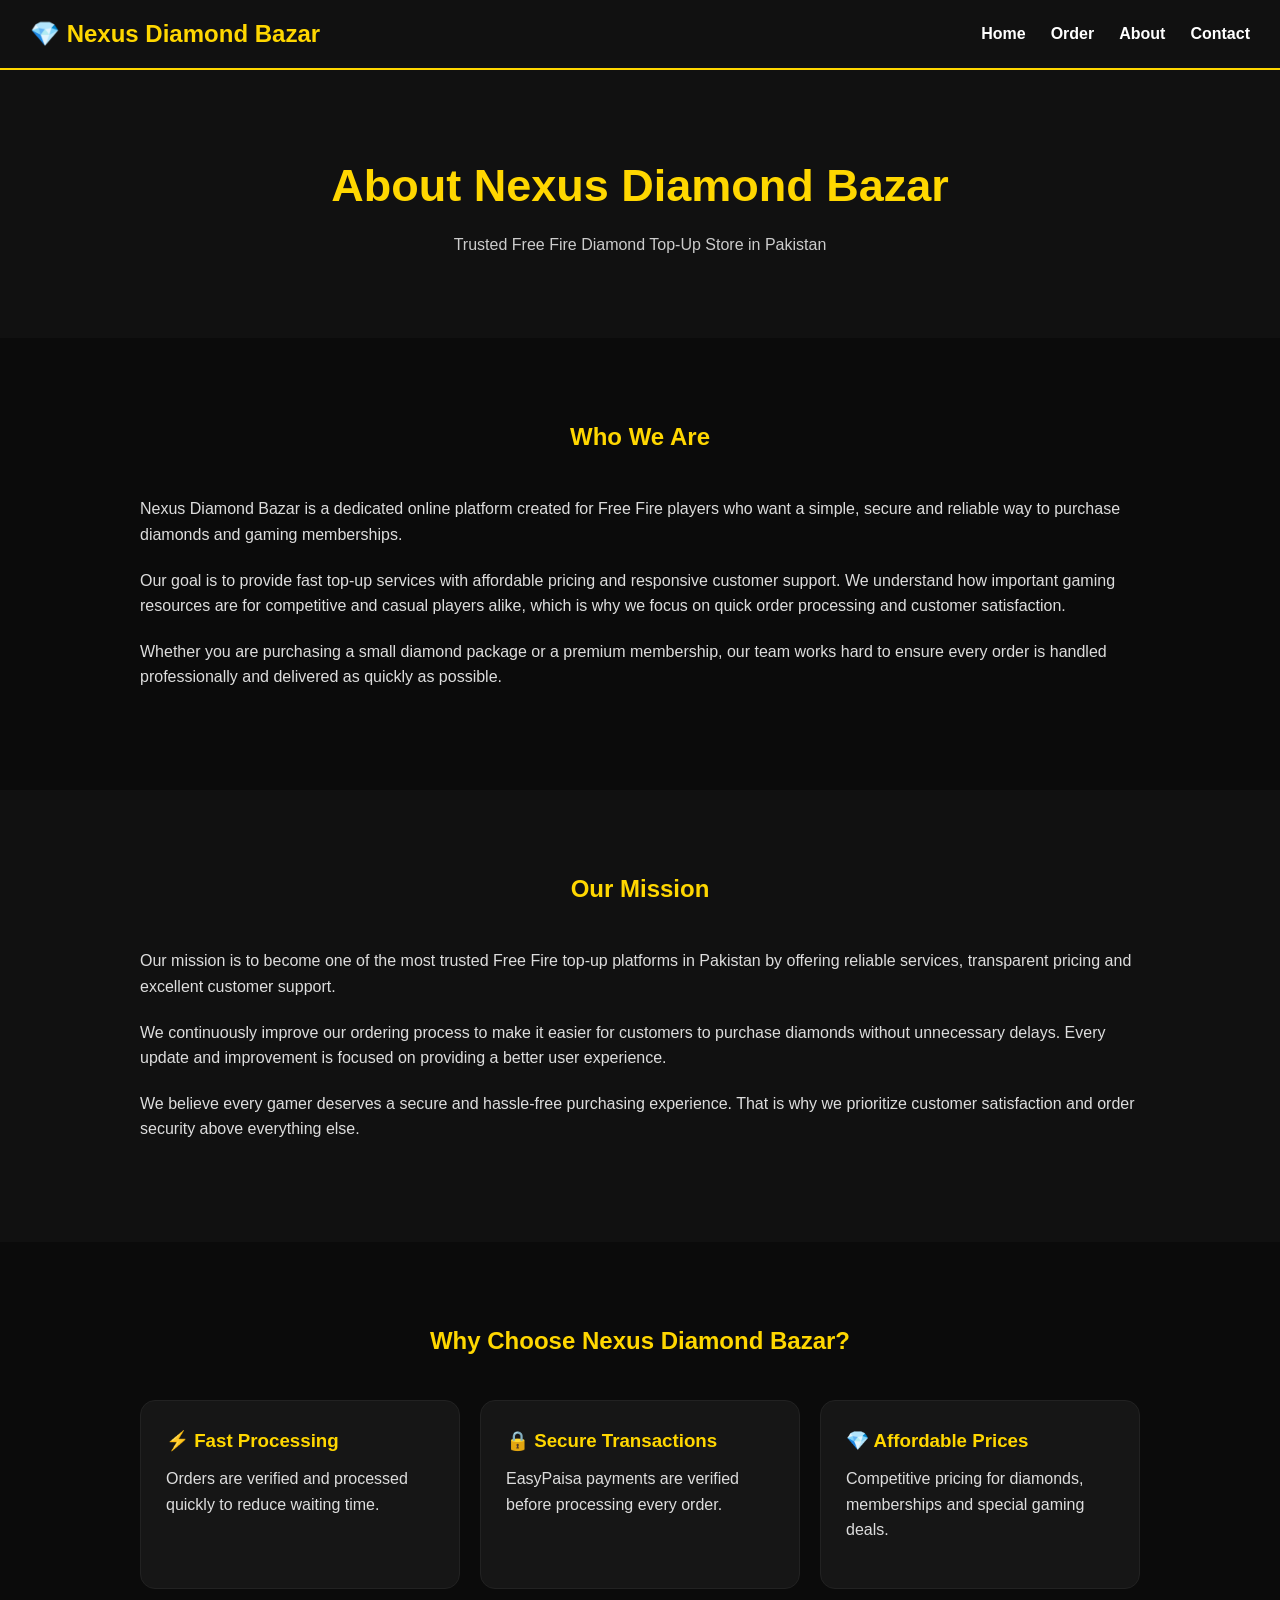
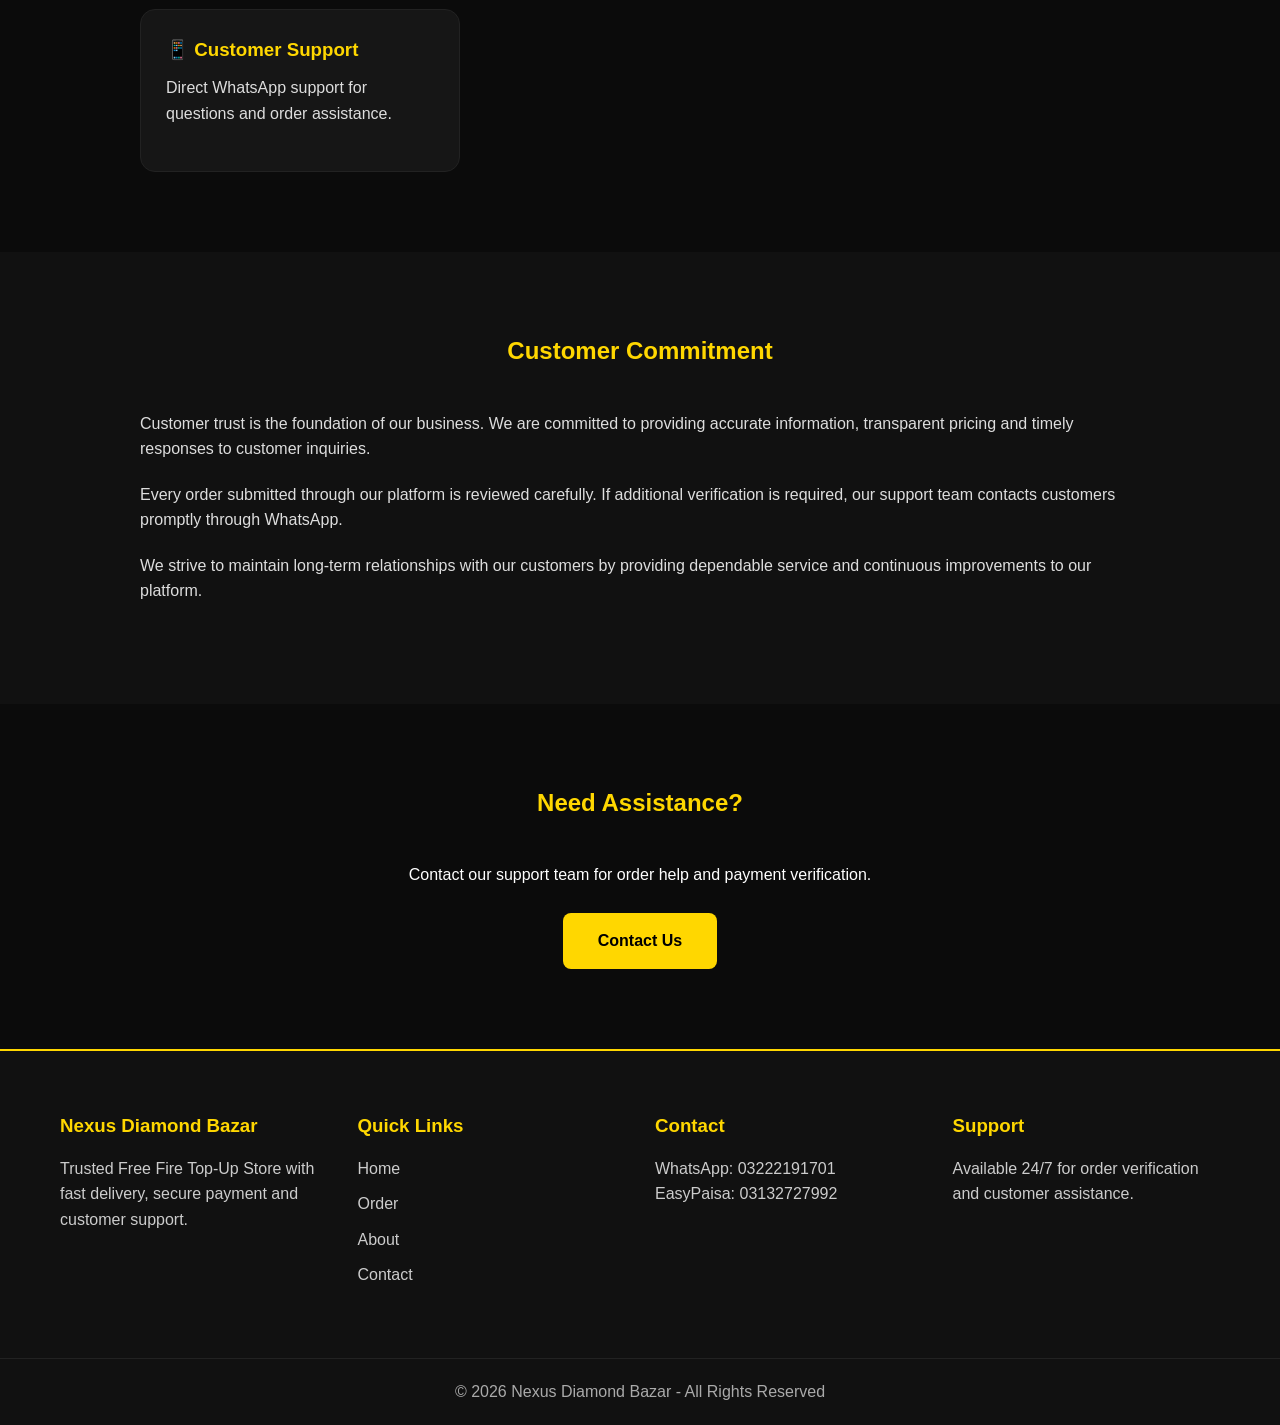
==== about.html @ 1cb14cdb "Add files via upload" ====
<!DOCTYPE html>
<html lang="en">
<head>
<meta charset="UTF-8">
<meta name="viewport" content="width=device-width, initial-scale=1.0">
<title>About Us | Nexus Diamond Bazar</title>

<link rel="stylesheet" href="style.css">

</head>
<body>

<!-- ================= NAVBAR ================= -->

<header class="header">

    <div class="logo">
        💎 Nexus Diamond Bazar
    </div>

    <div class="menu-btn" onclick="toggleMenu()">
        ☰
    </div>

    <nav class="navbar" id="navbar">
        <a href="index.html">Home</a>
        <a href="payment.html">Order</a>
        <a href="about.html">About</a>
        <a href="contact.html">Contact</a>
    </nav>

</header>

<!-- ================= PAGE HERO ================= -->

<section class="page-hero">

    <div class="page-hero-content">

        <h1>About Nexus Diamond Bazar</h1>

        <p>
            Trusted Free Fire Diamond Top-Up Store in Pakistan
        </p>

    </div>

</section>

<!-- ================= ABOUT SECTION ================= -->

<section class="about-section">

    <div class="about-container">

        <h2>Who We Are</h2>

        <p>
            Nexus Diamond Bazar is a dedicated online platform created for
            Free Fire players who want a simple, secure and reliable way
            to purchase diamonds and gaming memberships.
        </p>

        <p>
            Our goal is to provide fast top-up services with affordable
            pricing and responsive customer support. We understand how
            important gaming resources are for competitive and casual
            players alike, which is why we focus on quick order processing
            and customer satisfaction.
        </p>

        <p>
            Whether you are purchasing a small diamond package or a premium
            membership, our team works hard to ensure every order is handled
            professionally and delivered as quickly as possible.
        </p>

    </div>

</section>

<!-- ================= MISSION ================= -->

<section class="about-section dark-section">

    <div class="about-container">

        <h2>Our Mission</h2>

        <p>
            Our mission is to become one of the most trusted Free Fire
            top-up platforms in Pakistan by offering reliable services,
            transparent pricing and excellent customer support.
        </p>

        <p>
            We continuously improve our ordering process to make it easier
            for customers to purchase diamonds without unnecessary delays.
            Every update and improvement is focused on providing a better
            user experience.
        </p>

        <p>
            We believe every gamer deserves a secure and hassle-free
            purchasing experience. That is why we prioritize customer
            satisfaction and order security above everything else.
        </p>

    </div>

</section>

<!-- ================= WHY CHOOSE US ================= -->

<section class="about-section">

    <div class="about-container">

        <h2>Why Choose Nexus Diamond Bazar?</h2>

        <div class="about-cards">

            <div class="about-card">
                <h3>⚡ Fast Processing</h3>
                <p>
                    Orders are verified and processed quickly to reduce
                    waiting time.
                </p>
            </div>

            <div class="about-card">
                <h3>🔒 Secure Transactions</h3>
                <p>
                    EasyPaisa payments are verified before processing
                    every order.
                </p>
            </div>

            <div class="about-card">
                <h3>💎 Affordable Prices</h3>
                <p>
                    Competitive pricing for diamonds, memberships and
                    special gaming deals.
                </p>
            </div>

            <div class="about-card">
                <h3>📱 Customer Support</h3>
                <p>
                    Direct WhatsApp support for questions and order
                    assistance.
                </p>
            </div>

        </div>

    </div>

</section>

<!-- ================= CUSTOMER COMMITMENT ================= -->

<section class="about-section dark-section">

    <div class="about-container">

        <h2>Customer Commitment</h2>

        <p>
            Customer trust is the foundation of our business. We are
            committed to providing accurate information, transparent
            pricing and timely responses to customer inquiries.
        </p>

        <p>
            Every order submitted through our platform is reviewed
            carefully. If additional verification is required, our
            support team contacts customers promptly through WhatsApp.
        </p>

        <p>
            We strive to maintain long-term relationships with our
            customers by providing dependable service and continuous
            improvements to our platform.
        </p>

    </div>

</section>

<!-- ================= CONTACT CTA ================= -->

<section class="cta">

    <h2>Need Assistance?</h2>

    <p>
        Contact our support team for order help and payment verification.
    </p>

    <a href="contact.html" class="hero-btn">
        Contact Us
    </a>

</section>

<!-- ================= FOOTER ================= -->

<footer class="footer">

    <div class="footer-container">

        <div class="footer-box">

            <h3>Nexus Diamond Bazar</h3>

            <p>
                Trusted Free Fire Top-Up Store with fast delivery,
                secure payment and customer support.
            </p>

        </div>

        <div class="footer-box">

            <h3>Quick Links</h3>

            <a href="index.html">Home</a>
            <a href="payment.html">Order</a>
            <a href="about.html">About</a>
            <a href="contact.html">Contact</a>

        </div>

        <div class="footer-box">

            <h3>Contact</h3>

            <p>WhatsApp: 03222191701</p>
            <p>EasyPaisa: 03132727992</p>

        </div>

        <div class="footer-box">

            <h3>Support</h3>

            <p>
                Available 24/7 for order verification and customer assistance.
            </p>

        </div>

    </div>

    <div class="footer-bottom">
        © 2026 Nexus Diamond Bazar - All Rights Reserved
    </div>

</footer>

<script src="script.js"></script>

</body>
</html>
---- style.css ----
/* =====================================
   RESET
===================================== */

*{
    margin:0;
    padding:0;
    box-sizing:border-box;
    scroll-behavior:smooth;
}

body{
    font-family:Arial, Helvetica, sans-serif;
    background:#0b0b0b;
    color:#fff;
    line-height:1.6;
}

/* =====================================
   HEADER
===================================== */

.header{
    width:100%;
    background:#111;
    border-bottom:2px solid gold;

    display:flex;
    justify-content:space-between;
    align-items:center;

    padding:15px 30px;

    position:sticky;
    top:0;
    z-index:999;
}

.logo{
    color:gold;
    font-size:24px;
    font-weight:bold;
}

.navbar{
    display:flex;
    gap:25px;
}

.navbar a{
    color:white;
    text-decoration:none;
    font-weight:600;
    transition:.3s;
}

.navbar a:hover{
    color:gold;
}

.menu-btn{
    display:none;
    color:gold;
    font-size:30px;
    cursor:pointer;
}

/* =====================================
   HERO SECTION
===================================== */

.hero{
    position: relative;
    width: 100%;
    overflow: hidden;
}

.hero-img{
    width: 100%;
    height: auto;
    display: block;
}

/* Dark Overlay */
.hero::before{
    content: "";
    position: absolute;
    inset: 0;
    background: rgba(0,0,0,0.45);
    z-index: 1;
}

/* Content */
.hero-content{
    position: absolute;
    top: 50%;
    left: 50%;
    transform: translate(-50%, -50%);

    z-index: 2;

    width: 90%;
    max-width: 900px;

    text-align: center;

    animation: none !important;
    transition: none !important;
}

.hero-content h1{
    font-size: 60px;
    color: gold;
    line-height: 1.2;
    margin-bottom: 20px;
}

.hero-content p{
    font-size: 22px;
    color: #fff;
    margin-bottom: 30px;
}

.hero-btn{
    display: inline-block;
    padding: 15px 35px;

    background: gold;
    color: #000;

    text-decoration: none;
    font-weight: bold;

    border-radius: 8px;

    transition: 0.3s ease;
}

.hero-btn:hover{
    transform: translateY(-3px);
}

/* =========================
   TABLET
========================= */

@media (max-width:992px){

    .hero-content h1{
        font-size: 42px;
    }

    .hero-content p{
        font-size: 18px;
    }
}

/* =========================
   MOBILE
========================= */

@media (max-width:768px){

    .hero-content{
        top: 60%;
        left: 50%;
        transform: translate(-50%, -50%);

        width: 95%;
    }

    .hero-content h1{
        font-size: 24px;
        margin-bottom: 8px;
    }

    .hero-content p{
        font-size: 14px;
        margin-bottom: 12px;
    }

    .hero-btn{
        display: inline-block;
        padding: 12px 25px;
        font-size: 14px;
    }
}

@media (max-width:480px){

    .hero-content{
        top: 58%;
    }

    .hero-content h1{
        font-size: 20px;
    }

    .hero-content p{
        font-size: 13px;
    }

    .hero-btn{
        padding: 10px 20px;
        width: auto;
    }
}


/* =====================================
   PAGE HERO
===================================== */

.page-hero{
    background:#111;
    text-align:center;
    padding:80px 20px;
}

.page-hero-content h1{
    color:gold;
    font-size:45px;
    margin-bottom:10px;
}

.page-hero-content p{
    color:#ccc;
}

/* =====================================
   SECTIONS
===================================== */

.features,
.popular,
.deals,
.about-section,
.contact-section,
.contact-form-section,
.faq-section,
.cta{
    padding:80px 20px;
}

.features h2,
.popular h2,
.deals h2,
.about-section h2,
.contact-form-section h2,
.faq-section h2,
.cta h2{
    text-align:center;
    color:gold;
    margin-bottom:40px;
}

/* =====================================
   CARDS
===================================== */

.cards{
    max-width:1200px;
    margin:auto;

    display:grid;
    grid-template-columns:
    repeat(auto-fit,minmax(250px,1fr));

    gap:25px;
}

.card{
    background:#111;
    border:1px solid #222;

    padding:25px;

    border-radius:15px;

    transition:.4s;
}

.card:hover{
    transform:translateY(-8px);
    border-color:gold;
}

.card h3{
    color:gold;
    margin-bottom:12px;
}

/* =====================================
   ABOUT
===================================== */

.about-container{
    max-width:1000px;
    margin:auto;
}

.about-container p{
    margin-bottom:20px;
    color:#ddd;
}

.dark-section{
    background:#111;
}

.about-cards{
    margin-top:40px;

    display:grid;
    grid-template-columns:
    repeat(auto-fit,minmax(250px,1fr));

    gap:20px;
}

.about-card{
    background:#161616;

    padding:25px;

    border-radius:15px;

    border:1px solid #222;
}

.about-card h3{
    color:gold;
    margin-bottom:10px;
}

/* =====================================
   CONTACT
===================================== */

.contact-container{
    max-width:1100px;
    margin:auto;

    display:grid;
    grid-template-columns:
    repeat(auto-fit,minmax(320px,1fr));

    gap:25px;
}

.contact-card{
    background:#111;

    border-radius:15px;

    padding:30px;

    text-align:center;

    border:1px solid #222;
}

.contact-card h2{
    color:gold;
    margin-bottom:15px;
}

.contact-btn{
    display:inline-block;

    margin-top:20px;

    background:gold;
    color:black;

    text-decoration:none;

    padding:12px 25px;

    border-radius:8px;

    font-weight:bold;
}

.contact-number{
    margin-top:20px;
    color:gold;
}

.payment-box{
    margin-top:20px;
    background:#181818;

    padding:20px;

    border-radius:10px;
}

.payment-box h3{
    color:gold;
    margin-top:10px;
}

/* =====================================
   FORM
===================================== */

.form-container{
    max-width:700px;
    margin:auto;
}

.form-container form{
    display:flex;
    flex-direction:column;
    gap:15px;
}

.form-container input,
.form-container textarea{
    width:100%;

    padding:14px;

    background:#111;

    color:white;

    border:1px solid #333;
    border-radius:8px;
}

.form-container button{
    background:gold;
    color:black;

    border:none;

    padding:14px;

    border-radius:8px;

    cursor:pointer;
    font-weight:bold;
}

/* =====================================
   PAYMENT PAGE
===================================== */

.container{
    max-width:1200px;
    margin:auto;
    padding:30px 20px;
}

.box{
    background:#111;

    padding:25px;

    margin-bottom:25px;

    border-radius:15px;

    border:1px solid #222;
}

.box h2{
    color:gold;
    margin-bottom:20px;
}

.box input{
    width:100%;

    padding:14px;

    margin-bottom:15px;

    background:#1a1a1a;
    color:white;

    border:1px solid #333;
    border-radius:8px;
}

.box button{
    background:gold;
    color:black;

    border:none;

    padding:14px 20px;

    border-radius:8px;

    cursor:pointer;
    font-weight:bold;
}

.grid{
    display:grid;

    grid-template-columns:
    repeat(auto-fit,minmax(220px,1fr));

    gap:15px;
}

.grid button{
    background:#181818;
    color:white;

    border:1px solid #333;

    min-height:70px;

    transition:.3s;
}

.grid button:hover{
    border-color:gold;
}

.pay-card{
    background:#181818;

    padding:20px;

    border-radius:10px;

    margin:20px 0;
}

.pay-card h3{
    color:gold;
    margin-top:10px;
}

.pay-text{
    color:#ddd;
}

.hidden{
    display:none;
}

/* =====================================
   FAQ
===================================== */

.faq-container{
    max-width:1200px;
    margin:auto;

    display:grid;
    grid-template-columns:
    repeat(auto-fit,minmax(250px,1fr));

    gap:20px;
}

.faq-card{
    background:#111;

    padding:25px;

    border-radius:15px;

    border:1px solid #222;
}

.faq-card h3{
    color:gold;
    margin-bottom:10px;
}

/* =====================================
   CTA
===================================== */

.cta{
    text-align:center;
}

.cta p{
    margin-bottom:25px;
}

/* =====================================
   FOOTER
===================================== */

.footer{
    background:#111;
    border-top:2px solid gold;
}

.footer-container{
    max-width:1200px;
    margin:auto;

    padding:60px 20px;

    display:grid;
    grid-template-columns:
    repeat(auto-fit,minmax(250px,1fr));

    gap:30px;
}

.footer-box h3{
    color:gold;
    margin-bottom:15px;
}

.footer-box p{
    color:#ccc;
}

.footer-box a{
    display:block;

    color:#ccc;

    margin-bottom:10px;

    text-decoration:none;

    transition:.3s;
}

.footer-box a:hover{
    color:gold;
}

.footer-bottom{
    text-align:center;

    padding:20px;

    border-top:1px solid #222;

    color:#aaa;
}

/* =====================================
   ANIMATION
===================================== */

.hero-content,
.card,
.about-card,
.contact-card,
.faq-card,
.box{
    animation:fadeUp .8s ease;
}

@keyframes fadeUp{

    from{
        opacity:0;
        transform:translateY(40px);
    }

    to{
        opacity:1;
        transform:translateY(0);
    }

}

/* =====================================
   MOBILE
===================================== */

@media(max-width:768px){

    .menu-btn{
        display:block;
    }

    .navbar{
        position:absolute;

        top:70px;
        left:0;

        width:100%;

        background:#111;

        display:none;

        flex-direction:column;

        padding:20px;
    }

    .navbar.active{
        display:flex;
    }

    .hero-content h1{
        font-size:36px;
    }

    .page-hero-content h1{
        font-size:32px;
    }

    .logo{
        font-size:18px;
    }

    .grid{
        grid-template-columns:1fr;
    }

}


/* ================= SPECIAL DEALS ================= */

.deals-grid{
    display:grid;
    grid-template-columns:repeat(auto-fit,minmax(220px,1fr));
    gap:20px;
}

.deal-card{
    background:#181818;
    border:1px solid #333;
    border-radius:15px;
    overflow:hidden;
    cursor:pointer;
    transition:.3s;
    text-align:center;
    padding-bottom:15px;
}

.deal-card:hover{
    transform:translateY(-5px);
    border-color:gold;
}

.deal-card img{
    width:100%;
    height:180px;
    object-fit:cover;
    display:block;
}

.deal-card h3{
    color:gold;
    margin:15px 10px 8px;
    font-size:18px;
}

.deal-card p{
    color:#fff;
    font-weight:bold;
}

/* Selected Card */

.deal-card.selected{
    border:2px solid gold;
    box-shadow:0 0 15px rgba(255,215,0,.4);
}

@media(max-width:768px){

    .deals-grid{
        grid-template-columns:repeat(2,1fr);
    }

    .deal-card img{
        height:130px;
    }

    .deal-card h3{
        font-size:15px;
    }

}
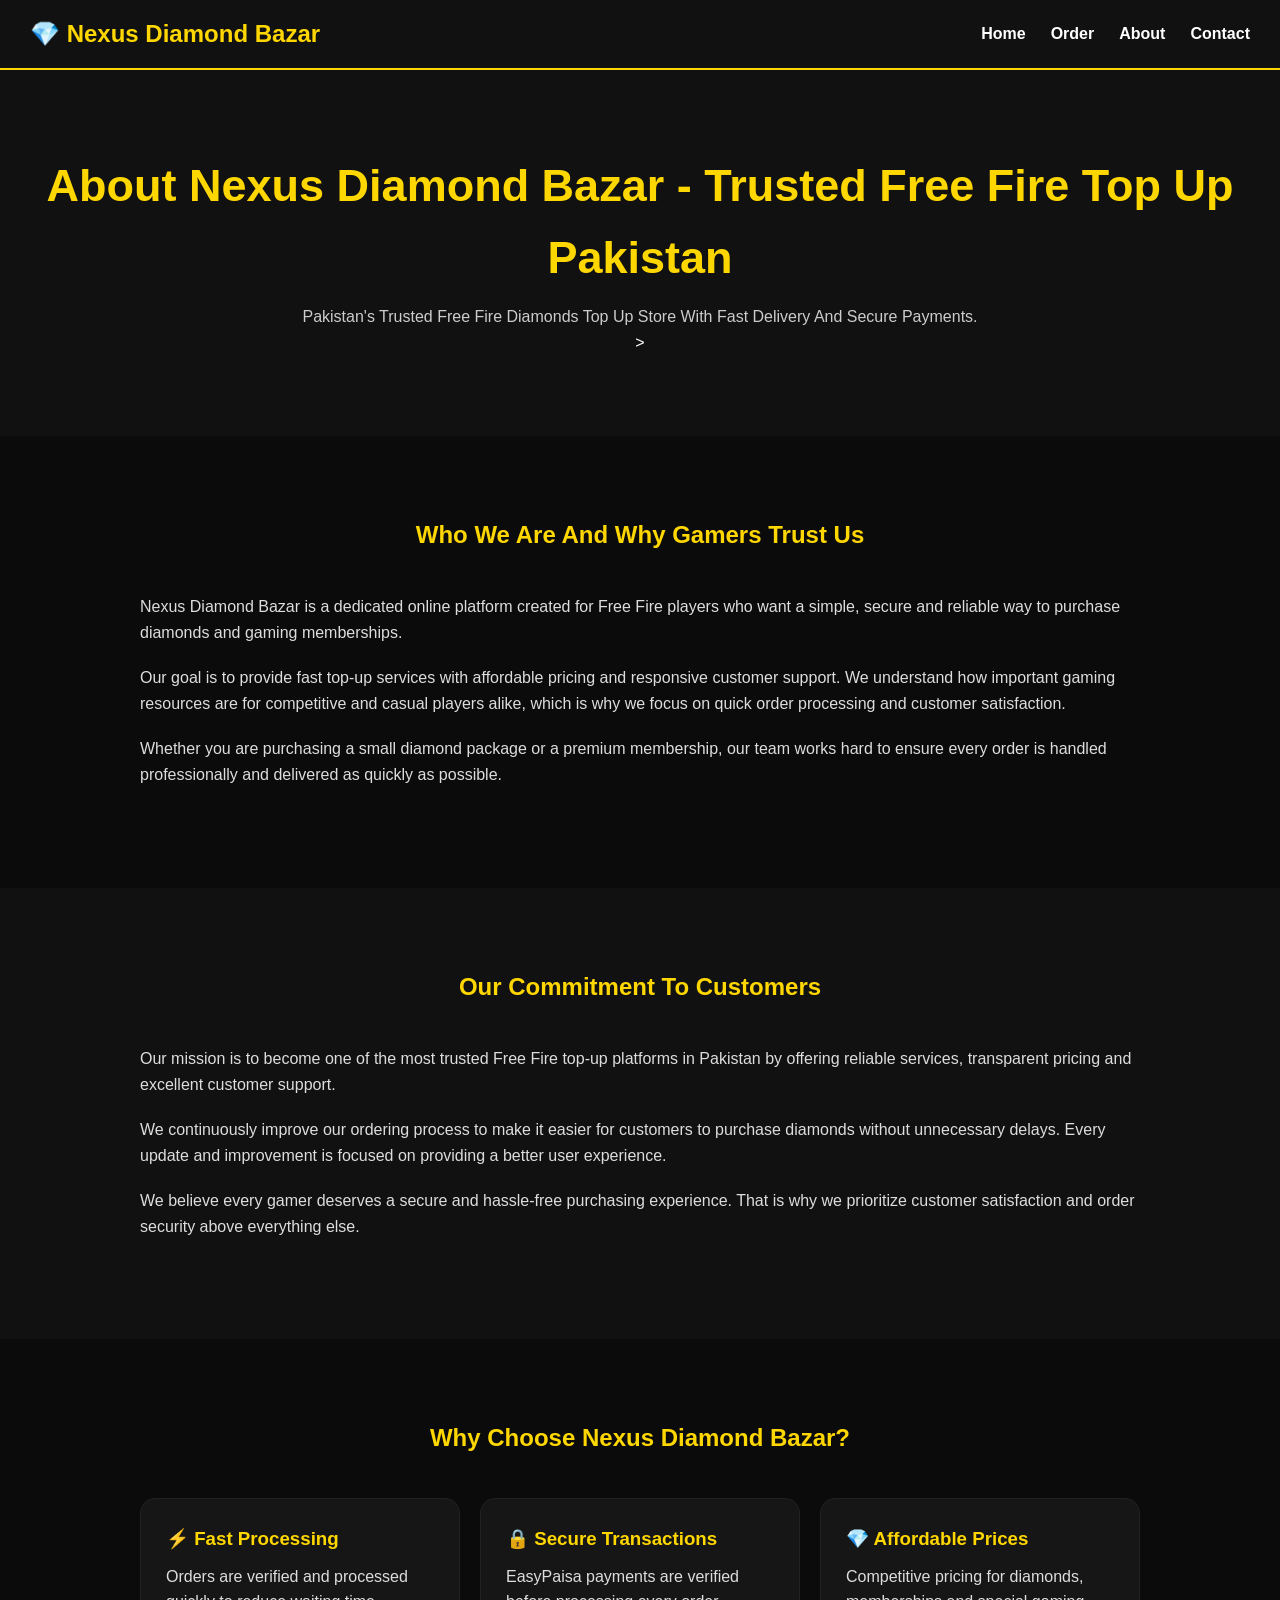
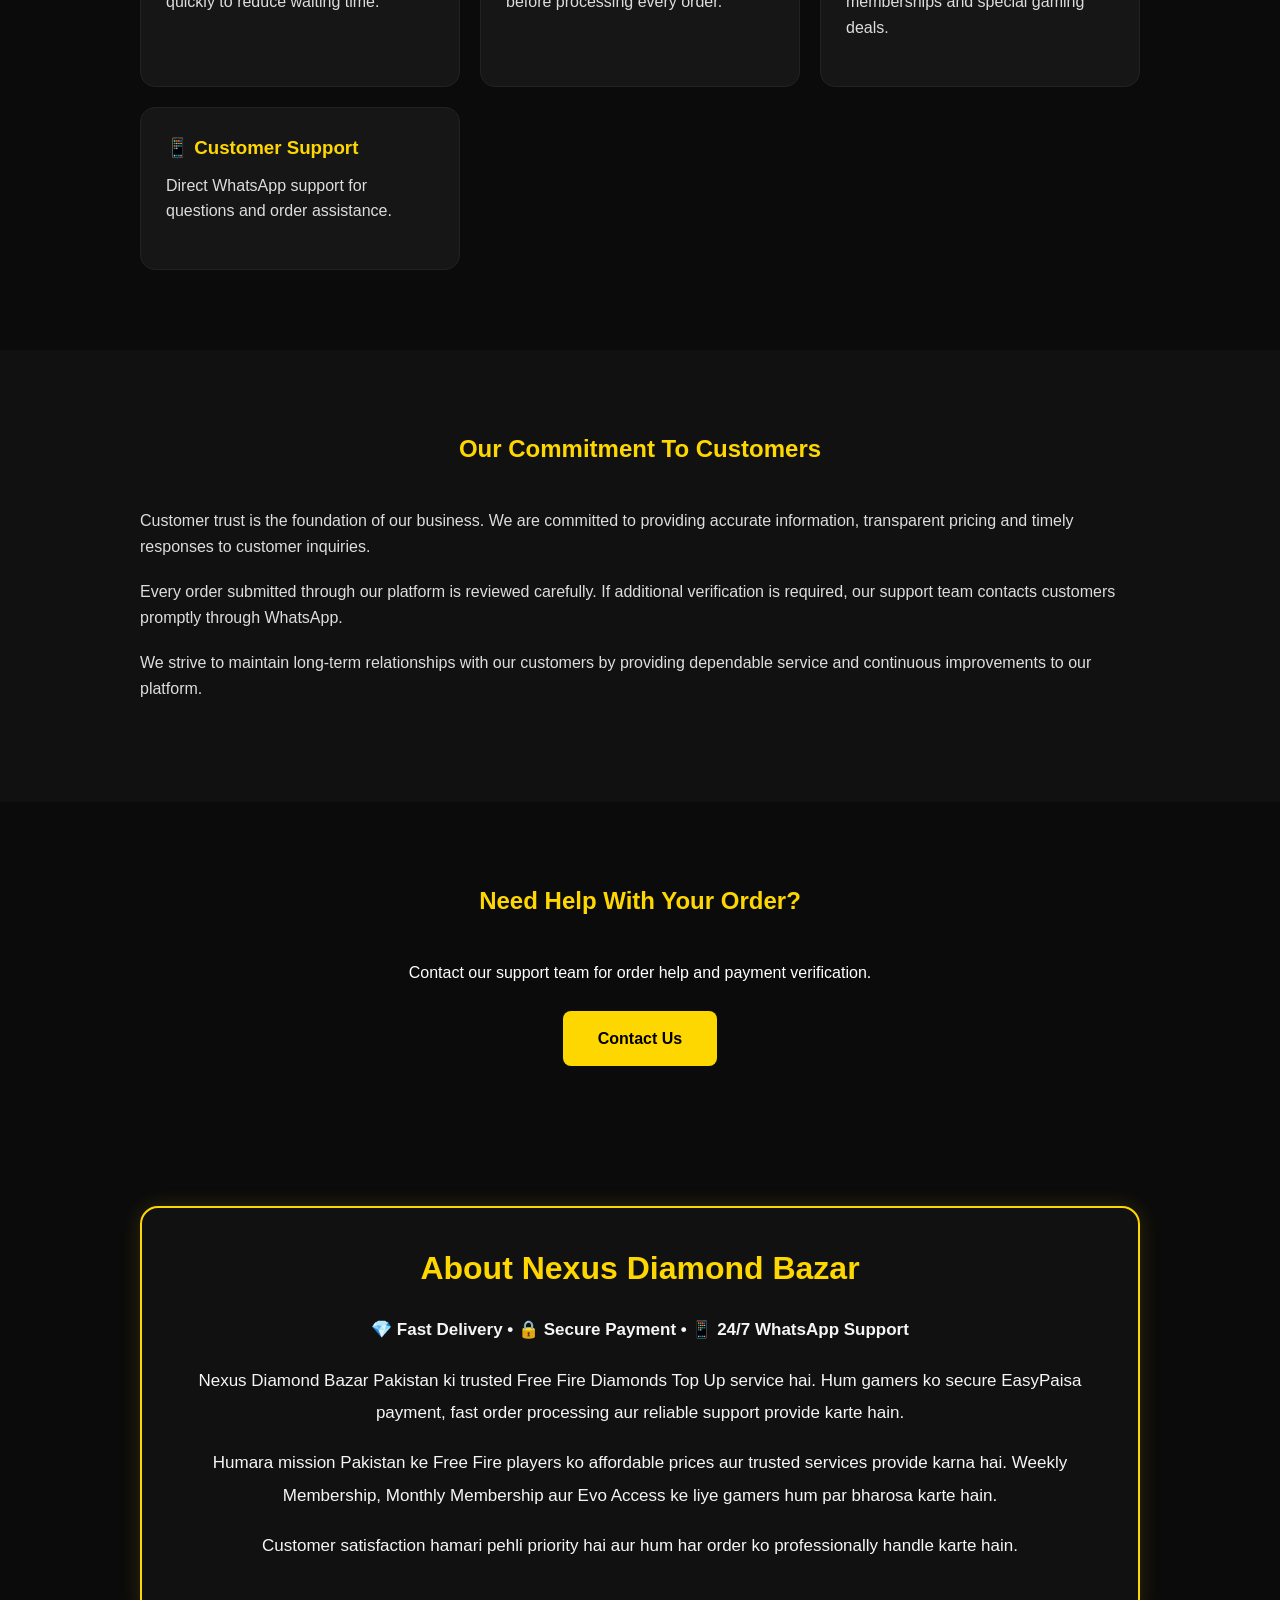
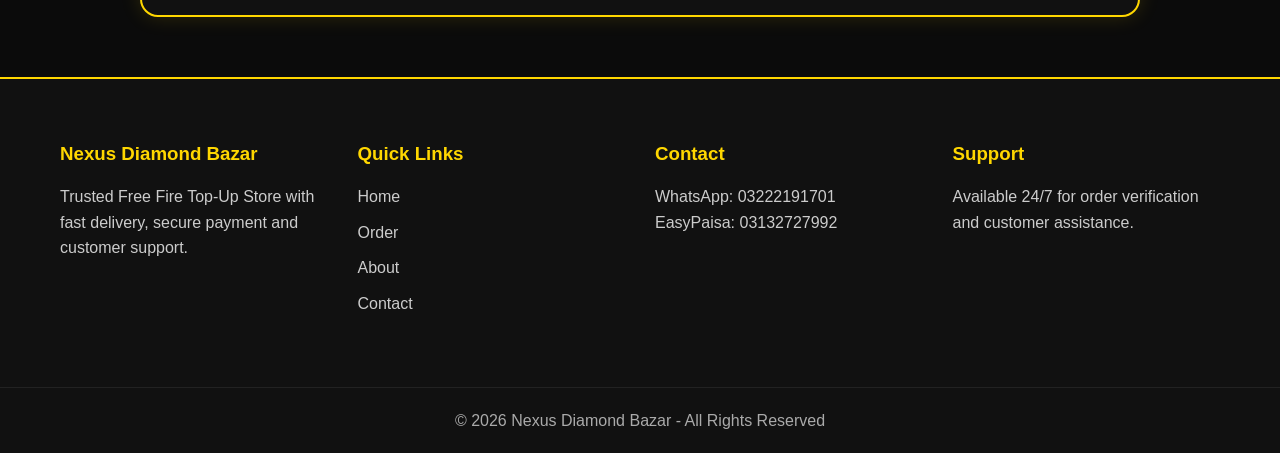
==== commit 2a958ef6: "Add files via upload Updated SEO files and improved website" ====
--- a/about.html
+++ b/about.html
@@ -3,9 +3,68 @@
 <head>
 <meta charset="UTF-8">
 <meta name="viewport" content="width=device-width, initial-scale=1.0">
-<title>About Us | Nexus Diamond Bazar</title>
+<title>About Nexus Diamond Bazar | Trusted Free Fire Top Up Pakistan</title>
+
+<meta name="description" content="Learn about Nexus Diamond Bazar, Pakistan's trusted Free Fire Diamonds Top Up platform. Fast delivery, secure EasyPaisa payments and 24/7 WhatsApp support.">
+
+<meta name="keywords" content="About Nexus Diamond Bazar, Free Fire Top Up Pakistan, Buy Free Fire Diamonds Pakistan, FF Diamonds Pakistan, Weekly Membership Pakistan">
+
+<meta name="robots" content="index, follow">
+
+<link rel="canonical" href="https://nexus-diamond-bazar-786.netlify.app/about.html">
+
+<meta property="og:title" content="About Nexus Diamond Bazar">
+<meta property="og:description" content="Trusted Free Fire Diamonds Top Up Platform In Pakistan">
+<meta property="og:image" content="nexusimage.png">
+<meta property="og:type" content="website">
+
+<meta name="twitter:card" content="summary_large_image">
+
+<script type="application/ld+json">
+{
+ "@context":"https://schema.org",
+ "@type":"Organization",
+ "name":"Nexus Diamond Bazar",
+ "url":"https://nexus-diamond-bazar-786.netlify.app/",
+ "telephone":"+923222191701",
+ "description":"Trusted Free Fire Diamond Top Up Platform In Pakistan"
+}
+</script>
 
 <link rel="stylesheet" href="style.css">
+
+<style>
+    .seo-content{
+max-width:1000px;
+margin:60px auto;
+padding:35px 25px;
+background:#111;
+border:2px solid gold;
+border-radius:18px;
+text-align:center;
+box-shadow:0 0 20px rgba(255,215,0,.15);
+}
+
+.seo-content h2{
+color:gold;
+font-size:32px;
+margin-bottom:20px;
+}
+
+.seo-tagline{
+color:gold;
+font-weight:700;
+margin-bottom:25px;
+font-size:18px;
+}
+
+.seo-content p{
+color:#f5f5f5;
+line-height:1.9;
+font-size:17px;
+margin-bottom:18px;
+}
+</style>
 
 </head>
 <body>
@@ -37,11 +96,11 @@
 
     <div class="page-hero-content">
 
-        <h1>About Nexus Diamond Bazar</h1>
-
-        <p>
-            Trusted Free Fire Diamond Top-Up Store in Pakistan
-        </p>
+        <h1>About Nexus Diamond Bazar - Trusted Free Fire Top Up Pakistan</h1>
+
+      <p>
+Pakistan's Trusted Free Fire Diamonds Top Up Store With Fast Delivery And Secure Payments.
+</p>>
 
     </div>
 
@@ -53,7 +112,7 @@
 
     <div class="about-container">
 
-        <h2>Who We Are</h2>
+       <h2>Who We Are And Why Gamers Trust Us</h2>
 
         <p>
             Nexus Diamond Bazar is a dedicated online platform created for
@@ -85,7 +144,7 @@
 
     <div class="about-container">
 
-        <h2>Our Mission</h2>
+       <h2>Our Commitment To Customers</h2>
 
         <p>
             Our mission is to become one of the most trusted Free Fire
@@ -164,7 +223,7 @@
 
     <div class="about-container">
 
-        <h2>Customer Commitment</h2>
+        <h2>Our Commitment To Customers</h2>
 
         <p>
             Customer trust is the foundation of our business. We are
@@ -192,7 +251,7 @@
 
 <section class="cta">
 
-    <h2>Need Assistance?</h2>
+    <h2>Need Help With Your Order?</h2>
 
     <p>
         Contact our support team for order help and payment verification.
@@ -201,6 +260,30 @@
     <a href="contact.html" class="hero-btn">
         Contact Us
     </a>
+
+</section>
+
+<section class="seo-content">
+
+<h2>About Nexus Diamond Bazar</h2>
+
+<p class="seo-tagline">
+💎 Fast Delivery • 🔒 Secure Payment • 📱 24/7 WhatsApp Support
+</p>
+
+<p>
+Nexus Diamond Bazar Pakistan ki trusted Free Fire Diamonds Top Up service hai.
+Hum gamers ko secure EasyPaisa payment, fast order processing aur reliable support provide karte hain.
+</p>
+
+<p>
+Humara mission Pakistan ke Free Fire players ko affordable prices aur trusted services provide karna hai.
+Weekly Membership, Monthly Membership aur Evo Access ke liye gamers hum par bharosa karte hain.
+</p>
+
+<p>
+Customer satisfaction hamari pehli priority hai aur hum har order ko professionally handle karte hain.
+</p>
 
 </section>
 
